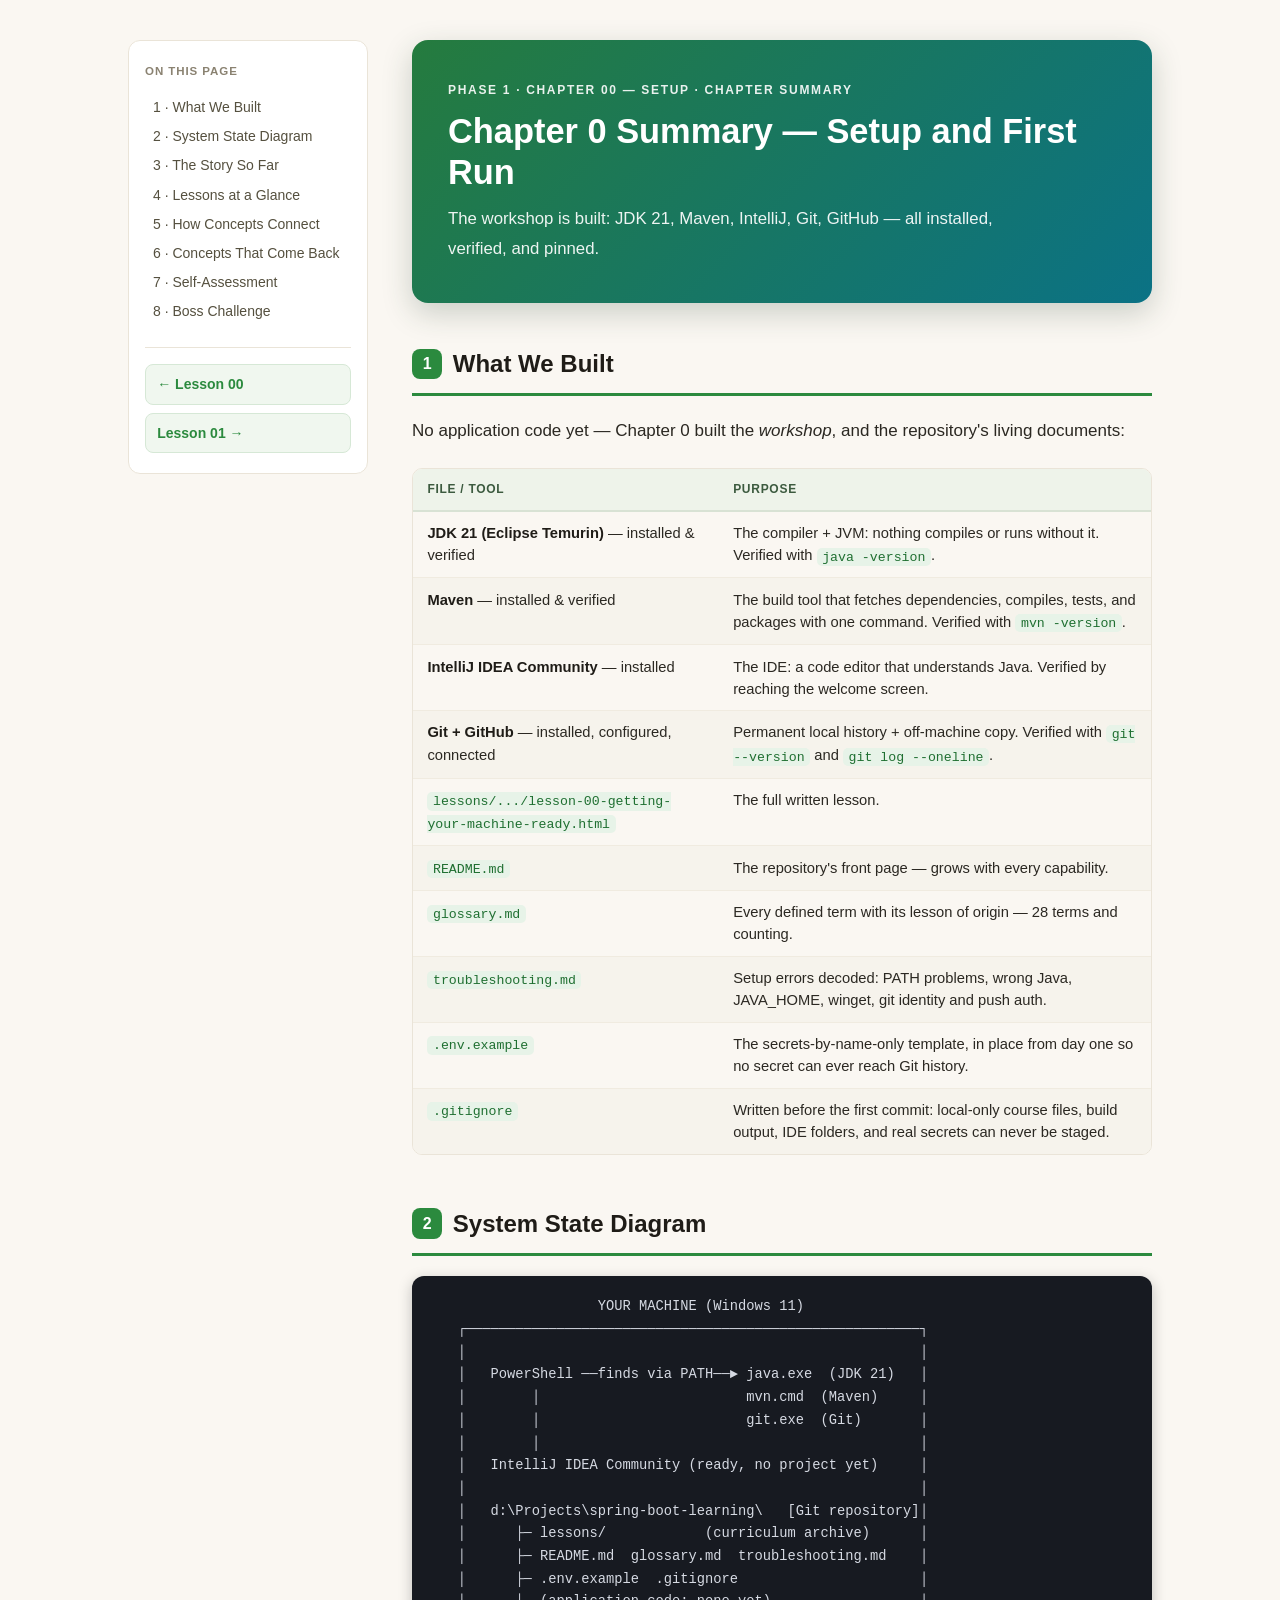
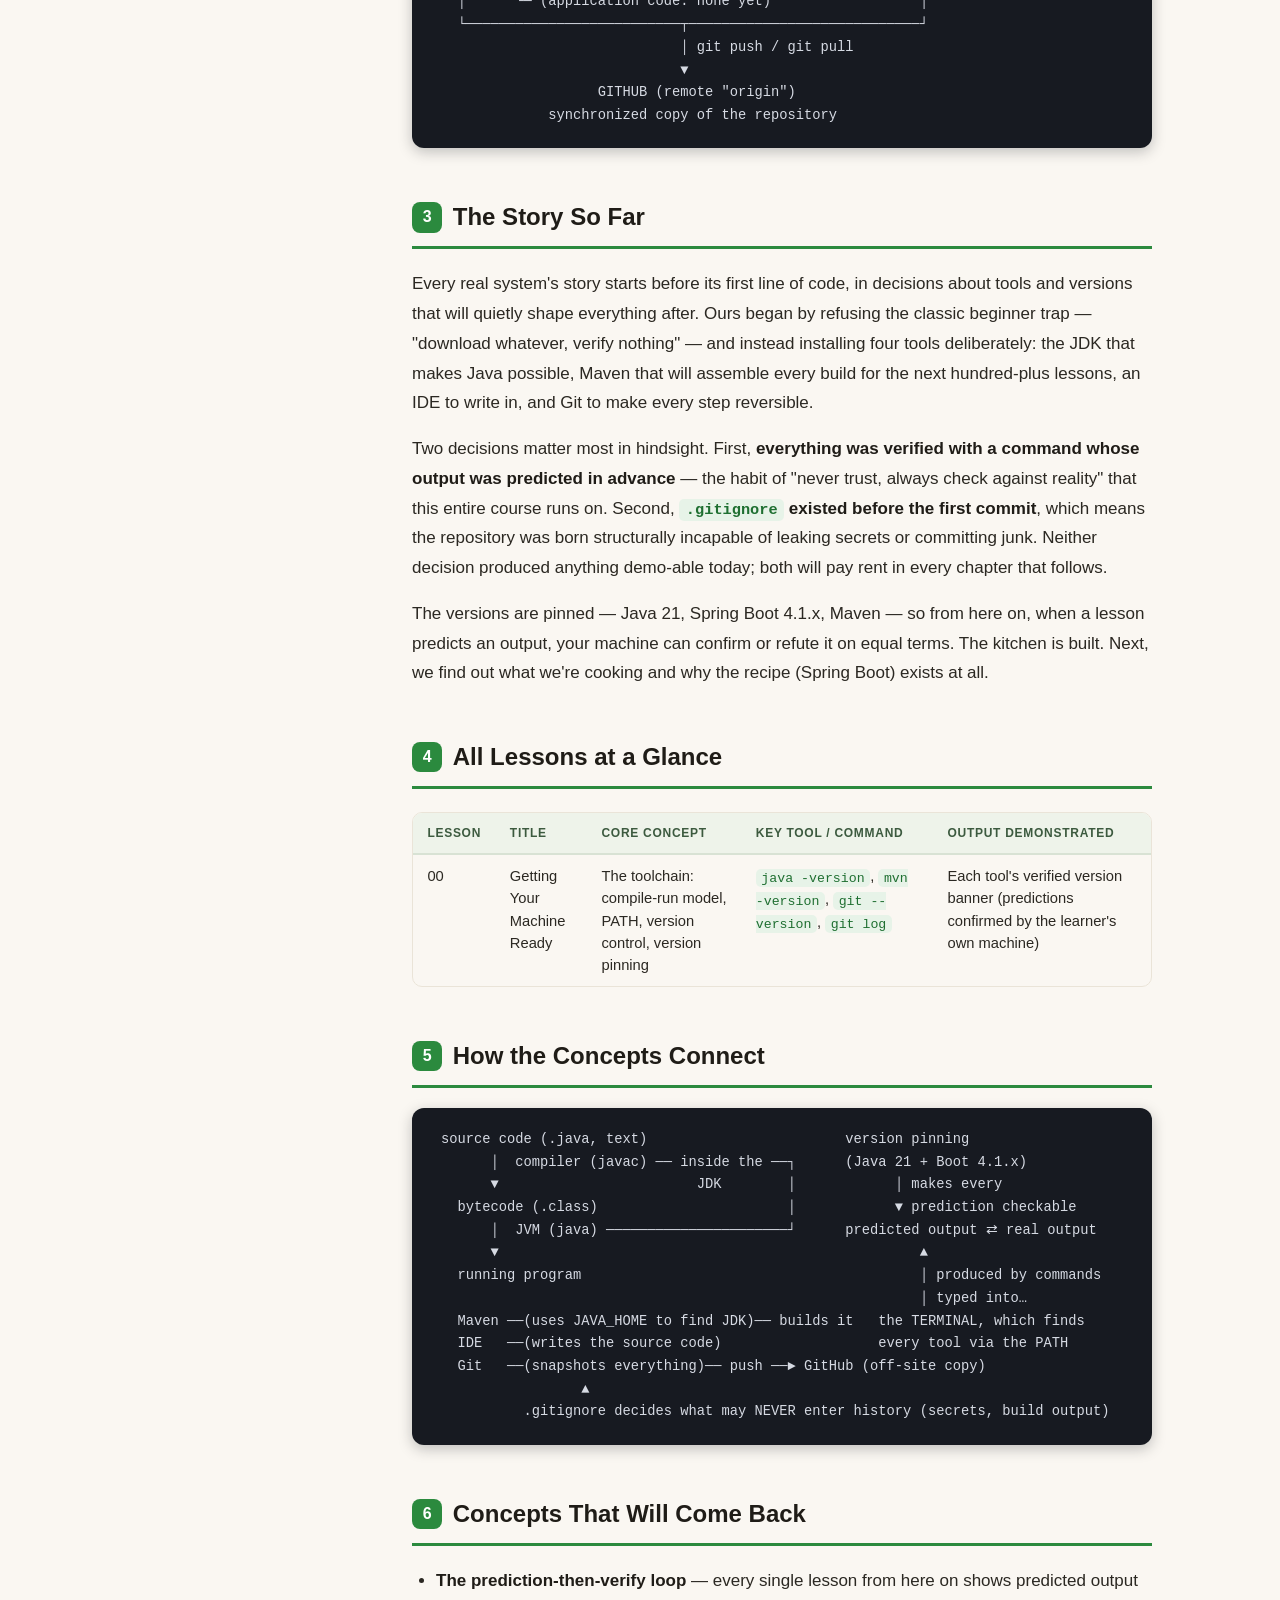
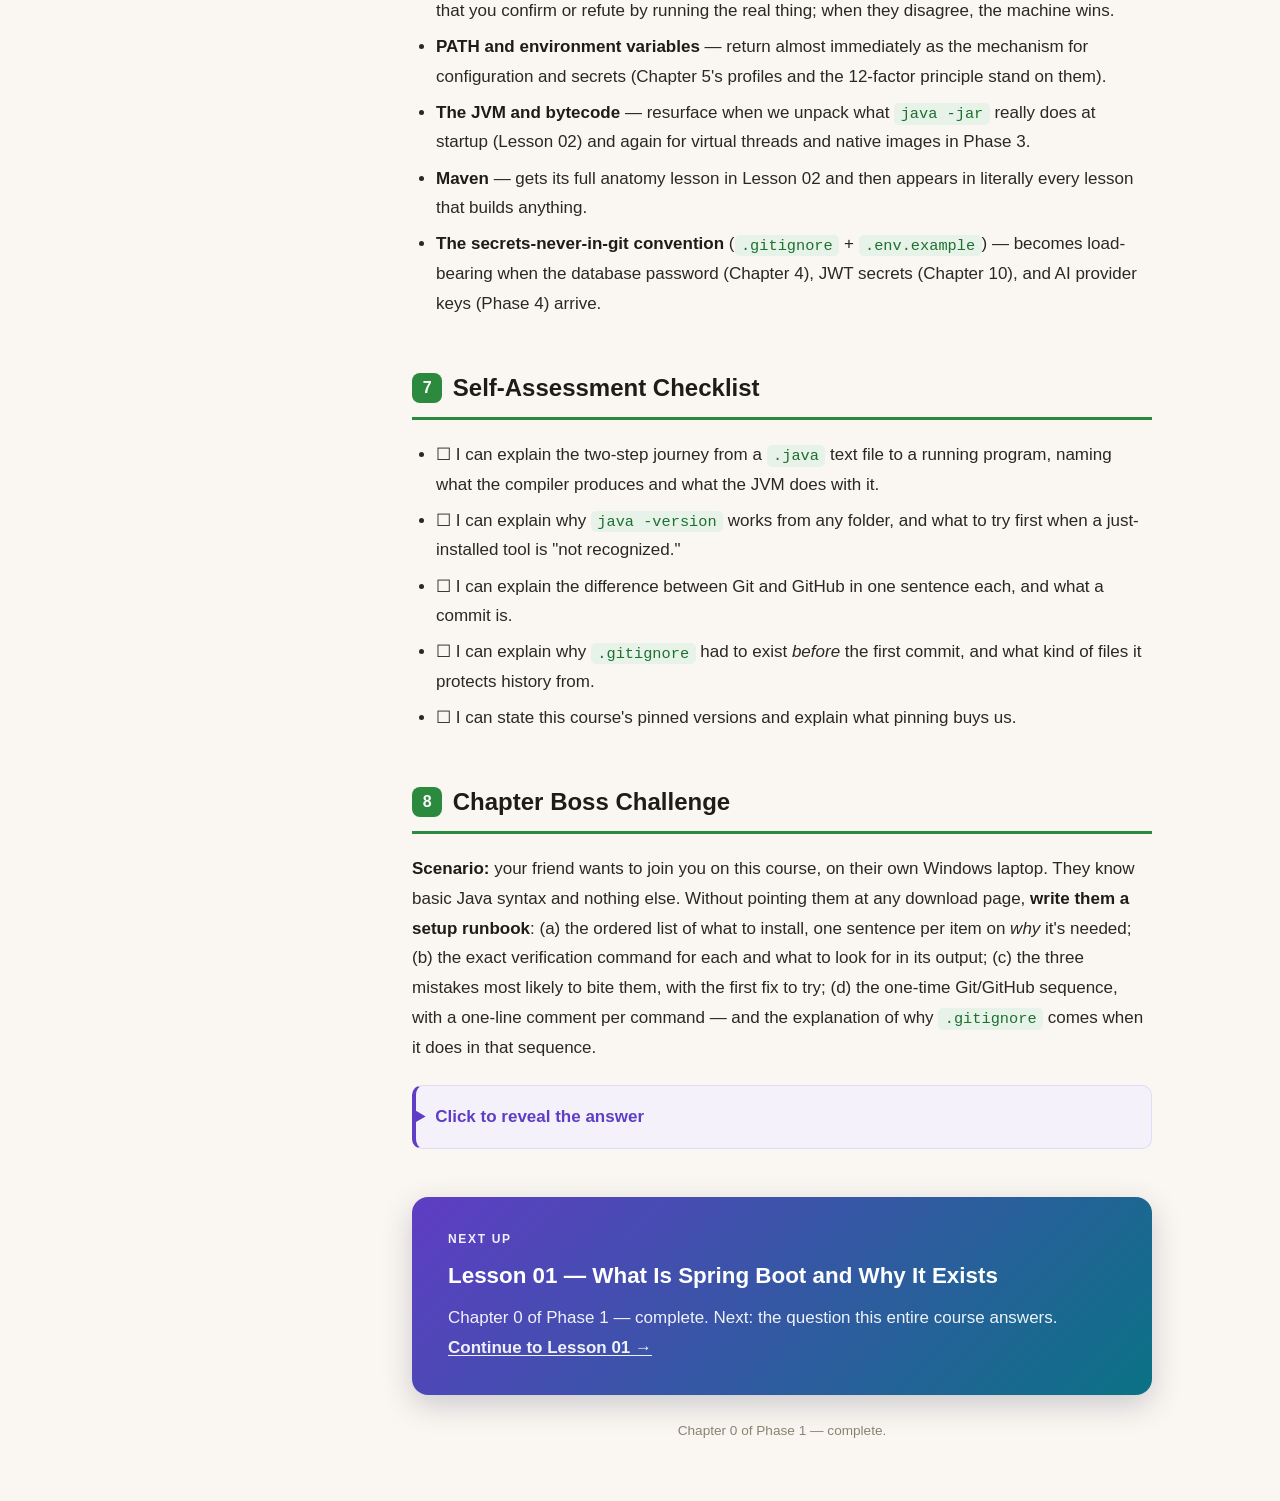
==== lessons/phase-1-spring-boot-foundations/chapter-00-setup/chapter-00-summary.html @ 7f76a90d "lesson 04 + convert all lessons to standalone HTML pages with shared stylesheet" ====
<!DOCTYPE html>
<html lang="en">
<head>
  <meta charset="utf-8">
  <meta name="viewport" content="width=device-width, initial-scale=1">
  <title>Chapter 0 Summary — Setup and First Run</title>
  <link rel="stylesheet" href="../../assets/lesson.css">
</head>
<body>
<div class="page">

  <aside class="toc">
    <p class="toc-title">On this page</p>
    <nav>
      <a href="#built">1 · What We Built</a>
      <a href="#diagram">2 · System State Diagram</a>
      <a href="#story">3 · The Story So Far</a>
      <a href="#glance">4 · Lessons at a Glance</a>
      <a href="#connect">5 · How Concepts Connect</a>
      <a href="#comeback">6 · Concepts That Come Back</a>
      <a href="#checklist">7 · Self-Assessment</a>
      <a href="#boss">8 · Boss Challenge</a>
    </nav>
    <div class="prevnext">
      <a class="prev" href="lesson-00-getting-your-machine-ready.html">← Lesson 00</a>
      <a class="next" href="../chapter-01-getting-started/lesson-01-what-is-spring-boot-and-why-it-exists.html">Lesson 01 →</a>
    </div>
  </aside>

  <main>

    <header class="lesson">
      <p class="kicker">Phase 1 · Chapter 00 — Setup · Chapter Summary</p>
      <h1>Chapter 0 Summary — Setup and First Run</h1>
      <p class="subtitle">The workshop is built: JDK 21, Maven, IntelliJ, Git, GitHub — all installed, verified, and pinned.</p>
    </header>

    <section id="built">
      <h2><span class="secno">1</span>What We Built</h2>
      <p>No application code yet — Chapter 0 built the <em>workshop</em>, and the repository's living documents:</p>
      <div class="tablewrap">
        <table>
          <thead>
            <tr><th>File / tool</th><th>Purpose</th></tr>
          </thead>
          <tbody>
            <tr><td><strong>JDK 21 (Eclipse Temurin)</strong> — installed &amp; verified</td><td>The compiler + JVM: nothing compiles or runs without it. Verified with <code>java -version</code>.</td></tr>
            <tr><td><strong>Maven</strong> — installed &amp; verified</td><td>The build tool that fetches dependencies, compiles, tests, and packages with one command. Verified with <code>mvn -version</code>.</td></tr>
            <tr><td><strong>IntelliJ IDEA Community</strong> — installed</td><td>The IDE: a code editor that understands Java. Verified by reaching the welcome screen.</td></tr>
            <tr><td><strong>Git + GitHub</strong> — installed, configured, connected</td><td>Permanent local history + off-machine copy. Verified with <code>git --version</code> and <code>git log --oneline</code>.</td></tr>
            <tr><td><code>lessons/.../lesson-00-getting-your-machine-ready.html</code></td><td>The full written lesson.</td></tr>
            <tr><td><code>README.md</code></td><td>The repository's front page — grows with every capability.</td></tr>
            <tr><td><code>glossary.md</code></td><td>Every defined term with its lesson of origin — 28 terms and counting.</td></tr>
            <tr><td><code>troubleshooting.md</code></td><td>Setup errors decoded: PATH problems, wrong Java, JAVA_HOME, winget, git identity and push auth.</td></tr>
            <tr><td><code>.env.example</code></td><td>The secrets-by-name-only template, in place from day one so no secret can ever reach Git history.</td></tr>
            <tr><td><code>.gitignore</code></td><td>Written before the first commit: local-only course files, build output, IDE folders, and real secrets can never be staged.</td></tr>
          </tbody>
        </table>
      </div>
    </section>

    <section id="diagram">
      <h2><span class="secno">2</span>System State Diagram</h2>
      <pre class="diagram"><code>                    YOUR MACHINE (Windows 11)
   ┌───────────────────────────────────────────────────────┐
   │                                                       │
   │   PowerShell ──finds via PATH──► java.exe  (JDK 21)   │
   │        │                         mvn.cmd  (Maven)     │
   │        │                         git.exe  (Git)       │
   │        │                                              │
   │   IntelliJ IDEA Community (ready, no project yet)     │
   │                                                       │
   │   d:\Projects\spring-boot-learning\   [Git repository]│
   │      ├─ lessons/            (curriculum archive)      │
   │      ├─ README.md  glossary.md  troubleshooting.md    │
   │      ├─ .env.example  .gitignore                      │
   │      └─ (application code: none yet)                  │
   └──────────────────────────┬────────────────────────────┘
                              │ git push / git pull
                              ▼
                    GITHUB (remote "origin")
              synchronized copy of the repository</code></pre>
    </section>

    <section id="story">
      <h2><span class="secno">3</span>The Story So Far</h2>
      <p>Every real system's story starts before its first line of code, in decisions about tools and versions that will quietly shape everything after. Ours began by refusing the classic beginner trap — "download whatever, verify nothing" — and instead installing four tools deliberately: the JDK that makes Java possible, Maven that will assemble every build for the next hundred-plus lessons, an IDE to write in, and Git to make every step reversible.</p>
      <p>Two decisions matter most in hindsight. First, <strong>everything was verified with a command whose output was predicted in advance</strong> — the habit of "never trust, always check against reality" that this entire course runs on. Second, <strong><code>.gitignore</code> existed before the first commit</strong>, which means the repository was born structurally incapable of leaking secrets or committing junk. Neither decision produced anything demo-able today; both will pay rent in every chapter that follows.</p>
      <p>The versions are pinned — Java 21, Spring Boot 4.1.x, Maven — so from here on, when a lesson predicts an output, your machine can confirm or refute it on equal terms. The kitchen is built. Next, we find out what we're cooking and why the recipe (Spring Boot) exists at all.</p>
    </section>

    <section id="glance">
      <h2><span class="secno">4</span>All Lessons at a Glance</h2>
      <div class="tablewrap">
        <table>
          <thead>
            <tr><th>Lesson</th><th>Title</th><th>Core concept</th><th>Key tool / command</th><th>Output demonstrated</th></tr>
          </thead>
          <tbody>
            <tr>
              <td>00</td>
              <td>Getting Your Machine Ready</td>
              <td>The toolchain: compile-run model, PATH, version control, version pinning</td>
              <td><code>java -version</code>, <code>mvn -version</code>, <code>git --version</code>, <code>git log</code></td>
              <td>Each tool's verified version banner (predictions confirmed by the learner's own machine)</td>
            </tr>
          </tbody>
        </table>
      </div>
    </section>

    <section id="connect">
      <h2><span class="secno">5</span>How the Concepts Connect</h2>
      <pre class="diagram"><code> source code (.java, text)                        version pinning
       │  compiler (javac) ── inside the ──┐      (Java 21 + Boot 4.1.x)
       ▼                        JDK        │            │ makes every
   bytecode (.class)                       │            ▼ prediction checkable
       │  JVM (java) ──────────────────────┘      predicted output ⇄ real output
       ▼                                                   ▲
   running program                                         │ produced by commands
                                                           │ typed into…
   Maven ──(uses JAVA_HOME to find JDK)── builds it   the TERMINAL, which finds
   IDE   ──(writes the source code)                   every tool via the PATH
   Git   ──(snapshots everything)── push ──► GitHub (off-site copy)
                  ▲
           .gitignore decides what may NEVER enter history (secrets, build output)</code></pre>
    </section>

    <section id="comeback">
      <h2><span class="secno">6</span>Concepts That Will Come Back</h2>
      <ul>
        <li><strong>The prediction-then-verify loop</strong> — every single lesson from here on shows predicted output that you confirm or refute by running the real thing; when they disagree, the machine wins.</li>
        <li><strong>PATH and environment variables</strong> — return almost immediately as the mechanism for configuration and secrets (Chapter 5's profiles and the 12-factor principle stand on them).</li>
        <li><strong>The JVM and bytecode</strong> — resurface when we unpack what <code>java -jar</code> really does at startup (Lesson 02) and again for virtual threads and native images in Phase 3.</li>
        <li><strong>Maven</strong> — gets its full anatomy lesson in Lesson 02 and then appears in literally every lesson that builds anything.</li>
        <li><strong>The secrets-never-in-git convention</strong> (<code>.gitignore</code> + <code>.env.example</code>) — becomes load-bearing when the database password (Chapter 4), JWT secrets (Chapter 10), and AI provider keys (Phase 4) arrive.</li>
      </ul>
    </section>

    <section id="checklist">
      <h2><span class="secno">7</span>Self-Assessment Checklist</h2>
      <ul>
        <li>☐ I can explain the two-step journey from a <code>.java</code> text file to a running program, naming what the compiler produces and what the JVM does with it.</li>
        <li>☐ I can explain why <code>java -version</code> works from any folder, and what to try first when a just-installed tool is "not recognized."</li>
        <li>☐ I can explain the difference between Git and GitHub in one sentence each, and what a commit is.</li>
        <li>☐ I can explain why <code>.gitignore</code> had to exist <em>before</em> the first commit, and what kind of files it protects history from.</li>
        <li>☐ I can state this course's pinned versions and explain what pinning buys us.</li>
      </ul>
    </section>

    <section id="boss">
      <h2><span class="secno">8</span>Chapter Boss Challenge</h2>
      <p><strong>Scenario:</strong> your friend wants to join you on this course, on their own Windows laptop. They know basic Java syntax and nothing else. Without pointing them at any download page, <strong>write them a setup runbook</strong>: (a) the ordered list of what to install, one sentence per item on <em>why</em> it's needed; (b) the exact verification command for each and what to look for in its output; (c) the three mistakes most likely to bite them, with the first fix to try; (d) the one-time Git/GitHub sequence, with a one-line comment per command — and the explanation of why <code>.gitignore</code> comes when it does in that sequence.</p>
      <details>
        <summary>Click to reveal the answer</summary>
        <p><strong>(a) Install, in order:</strong></p>
        <ol>
          <li><strong>JDK 21 (Eclipse Temurin)</strong> — the compiler and JVM; without it Java neither compiles nor runs.</li>
          <li><strong>Maven</strong> — the build tool that fetches dependencies and assembles the app with one command.</li>
          <li><strong>IntelliJ IDEA Community Edition</strong> — the free IDE; flags errors while typing instead of at build time.</li>
          <li><strong>Git</strong> — permanent, versioned history of the project folder; makes every experiment reversible.</li>
          <li><strong>A GitHub account + one empty repository</strong> — the off-machine copy of that history.</li>
        </ol>
        <p><strong>(b) Verify — new terminal window after each install:</strong></p>
        <ul>
          <li><code>java -version</code> → the version line must say <strong>21</strong>.</li>
          <li><code>mvn -version</code> → Maven <strong>3.9.x or newer</strong>, and its <code>Java version:</code> line must also say <strong>21</strong> (this checks Maven found the <em>right</em> Java).</li>
          <li>IntelliJ → launching to the welcome screen is the verification.</li>
          <li><code>git --version</code> → any modern version prints.</li>
          <li>After the sequence in (d): <code>git log --oneline</code> → exactly one commit line.</li>
        </ul>
        <p><strong>(c) Three likely mistakes:</strong></p>
        <ol>
          <li><em>Verifying in a terminal opened before the install</em> → "not recognized." First fix: close and reopen the terminal.</li>
          <li><em>An older Java already on the machine wins the PATH race</em> → wrong version prints. First fix: <code>where.exe java</code> to see the order, then remove or reorder.</li>
          <li><em>Downloading IntelliJ Ultimate (the paid trial shown first)</em> instead of Community. First fix: scroll down; get Community.</li>
        </ol>
        <p><strong>(d) One-time sequence, from the new course folder:</strong></p>
        <pre><code>git init                                          <span class="c"># start the repository (Git begins watching this folder)</span>
<span class="c"># create .gitignore NOW - before anything is staged</span>
git add .                                         <span class="c"># stage all files EXCEPT what .gitignore excludes</span>
git commit -m "chore: initial course setup"       <span class="c"># first permanent snapshot</span>
git branch -M main                                <span class="c"># name the history line "main"</span>
git remote add origin https://github.com/&lt;user&gt;/&lt;repo&gt;.git   <span class="c"># point at the empty GitHub repo</span>
git push -u origin main                           <span class="c"># upload history; browser sign-in appears once</span></code></pre>
        <p><strong>Why <code>.gitignore</code> sits between <code>init</code> and the first <code>add</code>:</strong> <code>git add .</code> stages everything not excluded, and history is permanent — a secret or junk file staged into commit #1 stays retrievable forever, even after deletion. The ignore rules must therefore exist <em>before</em> the first staging, so forbidden files never get their one chance to enter.</p>
        <p><em>(Also correct to add: <code>git config --global user.name/user.email</code> before the first commit — Git refuses to commit anonymously.)</em></p>
      </details>
    </section>

    <footer class="next">
      <p class="kicker">Next up</p>
      <h2>Lesson 01 — What Is Spring Boot and Why It Exists</h2>
      <p>Chapter 0 of Phase 1 — complete. Next: the question this entire course answers.</p>
      <p><a href="../chapter-01-getting-started/lesson-01-what-is-spring-boot-and-why-it-exists.html">Continue to Lesson 01 →</a></p>
    </footer>

    <p class="lesson-footer">Chapter 0 of Phase 1 — complete.</p>

  </main>

</div>
</body>
</html>
---- lessons/assets/lesson.css ----
/* ==========================================================================
   lesson.css — the ONE shared stylesheet for every lesson page in this course.
   Design rules (from CLAUDE.md):
     - LITERAL color values ONLY. No CSS custom properties (var(--x)) anywhere,
       because some preview renderers silently drop them.
     - A solid-color fallback line sits immediately before every gradient.
     - Palette (three roles + one demo hue):
         primary   Spring green  #2b8a3e   (headings, links, accents)
         secondary teal          #0b7285   (subsections, secondary accents)
         tertiary  violet        #5f3dc4   (collapsibles, gradient end)
         demo      orange        #e8590c   (demo callouts only — marks
                                            "for learning only" material)
     - Warm paper background, dark ink, ~47rem content column.
   ========================================================================== */

/* ---------- Reset & base ---------- */

* {
  margin: 0;
  padding: 0;
  box-sizing: border-box;
}

html {
  -webkit-text-size-adjust: 100%;
}

body {
  background: #faf7f2;
  color: #2b2822;
  font-family: "Segoe UI", -apple-system, BlinkMacSystemFont, Roboto,
    "Helvetica Neue", Arial, sans-serif;
  font-size: 1.0625rem;
  line-height: 1.75;
}

img {
  max-width: 100%;
  height: auto;
}

a {
  color: #2b8a3e;
  text-decoration-thickness: 1px;
  text-underline-offset: 2px;
}

a:hover {
  color: #1f6f31;
}

strong {
  color: #1f1c17;
}

hr {
  border: none;
  border-top: 1px solid #e5dfd3;
  margin: 2.5rem 0;
}

/* ---------- Page grid: sticky TOC left, content right ---------- */

.page {
  display: grid;
  grid-template-columns: 15rem minmax(0, 47rem);
  gap: 2.75rem;
  max-width: 67rem;
  margin: 0 auto;
  padding: 2.5rem 1.5rem 4rem;
}

/* ---------- Table of contents sidebar ---------- */

.toc {
  position: sticky;
  top: 1.5rem;
  align-self: start;
  max-height: calc(100vh - 3rem);
  overflow-y: auto;
  background: #ffffff;
  border: 1px solid #eae4d8;
  border-radius: 12px;
  padding: 1.25rem 1rem;
  font-size: 0.875rem;
  animation: riseFade 0.6s ease 0.15s both;
}

.toc-title {
  text-transform: uppercase;
  letter-spacing: 0.08em;
  font-size: 0.72rem;
  font-weight: 700;
  color: #8a8271;
  margin-bottom: 0.75rem;
}

.toc nav a {
  display: block;
  color: #55503f;
  text-decoration: none;
  padding: 0.3rem 0.5rem;
  border-radius: 6px;
  line-height: 1.4;
  transition: transform 0.18s ease, color 0.18s ease,
    background-color 0.18s ease;
}

.toc nav a:hover {
  color: #2b8a3e;
  background: #f2efe7;
  transform: translateX(4px);
}

.prevnext {
  margin-top: 1.25rem;
  padding-top: 1rem;
  border-top: 1px solid #eae4d8;
  display: flex;
  flex-direction: column;
  gap: 0.5rem;
}

.prevnext a {
  display: block;
  text-decoration: none;
  font-weight: 600;
  color: #2b8a3e;
  background: #f0f7ef;
  border: 1px solid #d6e8d6;
  border-radius: 8px;
  padding: 0.45rem 0.7rem;
  transition: transform 0.18s ease, box-shadow 0.18s ease;
}

.prevnext a:hover {
  transform: translateX(4px);
  box-shadow: 0 2px 8px rgba(43, 138, 62, 0.18);
}

.prevnext a.disabled {
  color: #a29a89;
  background: #f5f2ea;
  border-color: #e8e2d5;
  pointer-events: none;
}

/* ---------- Lesson header banner ---------- */

.lesson {
  color: #ffffff;
  border-radius: 16px;
  padding: 2.5rem 2.25rem;
  margin-bottom: 2.5rem;
  background: #257b3e; /* solid fallback — must stay directly before gradient */
  background: linear-gradient(135deg, #257b3e 0%, #0b7285 50%, #5f3dc4 100%);
  background-size: 200% 200%;
  animation: riseFade 0.6s ease 0.05s both,
    gradientDrift 18s ease-in-out infinite alternate;
  box-shadow: 0 10px 30px rgba(37, 62, 47, 0.22);
}

.kicker {
  text-transform: uppercase;
  letter-spacing: 0.14em;
  font-size: 0.75rem;
  font-weight: 700;
  opacity: 0.9;
  margin-bottom: 0.6rem;
}

.lesson h1 {
  font-size: 2.15rem;
  line-height: 1.2;
  font-weight: 800;
  margin-bottom: 0.7rem;
  color: #ffffff;
}

.lesson .subtitle {
  font-size: 1.05rem;
  opacity: 0.92;
  max-width: 38rem;
}

.lesson .meta {
  margin-top: 1.1rem;
  font-size: 0.85rem;
  opacity: 0.85;
}

/* ---------- Main content & sections ---------- */

main {
  animation: riseFade 0.6s ease 0.25s both;
  min-width: 0;
}

section {
  margin-bottom: 3rem;
}

section h2 {
  font-size: 1.5rem;
  font-weight: 800;
  color: #1f1c17;
  border-bottom: 3px solid #2b8a3e;
  padding-bottom: 0.5rem;
  margin-bottom: 1.25rem;
  display: flex;
  align-items: center;
  gap: 0.65rem;
}

.secno {
  display: inline-flex;
  align-items: center;
  justify-content: center;
  min-width: 1.9rem;
  height: 1.9rem;
  padding: 0 0.4rem;
  border-radius: 8px;
  background: #2b8a3e;
  color: #ffffff;
  font-size: 1rem;
  font-weight: 700;
  flex-shrink: 0;
}

section h3 {
  font-size: 1.18rem;
  font-weight: 700;
  color: #0b7285;
  margin: 1.75rem 0 0.75rem;
}

section h4 {
  font-size: 1.02rem;
  font-weight: 700;
  color: #2b2822;
  margin: 1.4rem 0 0.5rem;
}

section p,
section ul,
section ol {
  margin-bottom: 1rem;
}

section ul,
section ol {
  padding-left: 1.5rem;
}

section li {
  margin-bottom: 0.4rem;
}

blockquote {
  border-left: 4px solid #cfc7b6;
  padding: 0.25rem 0 0.25rem 1.1rem;
  margin: 1.25rem 0;
  color: #5d5747;
  font-style: italic;
}

/* ---------- Inline code ---------- */

code {
  font-family: "Cascadia Code", Consolas, "SF Mono", Menlo, monospace;
  font-size: 0.9em;
  background: #e7f3e8;
  color: #1f6f31;
  padding: 0.12em 0.42em;
  border-radius: 5px;
}

/* ---------- Code blocks: terminal-dark with traffic-light dots ---------- */

pre {
  position: relative;
  background: #171a21;
  color: #d6dae3;
  border-radius: 12px;
  padding: 2.7rem 1.3rem 1.3rem;
  margin: 1.25rem 0 1.5rem;
  overflow-x: auto;
  font-size: 0.86rem;
  line-height: 1.65;
  box-shadow: 0 4px 14px rgba(23, 26, 33, 0.25);
  transition: transform 0.18s ease, box-shadow 0.18s ease;
}

pre:hover {
  transform: translateY(-2px);
  box-shadow: 0 8px 22px rgba(23, 26, 33, 0.38);
}

/* one real dot + two more drawn purely with box-shadow = macOS traffic lights */
pre::before {
  content: "";
  position: absolute;
  top: 1rem;
  left: 1.2rem;
  width: 0.72rem;
  height: 0.72rem;
  border-radius: 50%;
  background: #ff5f57;
  box-shadow: 1.3rem 0 0 #febc2e, 2.6rem 0 0 #28c840;
}

pre code {
  background: none;
  color: inherit;
  padding: 0;
  border-radius: 0;
  font-size: inherit;
}

/* comments inside code samples */
pre .c {
  color: #8b93a1;
  font-style: italic;
}

/* key output lines — warm highlight */
pre .hi {
  background: #3a2c15;
  color: #ffc078;
  border-radius: 4px;
  padding: 0.05em 0.3em;
}

/* ASCII diagrams: same terminal look, but no traffic lights */
pre.diagram {
  padding: 1.3rem;
}

pre.diagram::before {
  content: none;
}

/* ---------- Callout cards ---------- */

.tryit,
.note,
.warn,
.demo {
  border-radius: 10px;
  padding: 1rem 1.2rem;
  margin: 1.4rem 0;
  transition: transform 0.18s ease, box-shadow 0.18s ease;
}

.tryit:hover,
.note:hover,
.warn:hover,
.demo:hover {
  transform: translateY(-2px);
  box-shadow: 0 6px 18px rgba(43, 40, 34, 0.12);
}

.tryit::before,
.note::before,
.warn::before,
.demo::before {
  display: block;
  text-transform: uppercase;
  letter-spacing: 0.1em;
  font-size: 0.72rem;
  font-weight: 800;
  margin-bottom: 0.4rem;
}

.tryit > :last-child,
.note > :last-child,
.warn > :last-child,
.demo > :last-child {
  margin-bottom: 0;
}

.tryit {
  background: #eef7ec;
  border-left: 4px solid #2b8a3e;
}

.tryit::before {
  content: "Try it now";
  color: #2b8a3e;
}

.note {
  background: #e9f2fb;
  border-left: 4px solid #1971c2;
}

.note::before {
  content: "Note";
  color: #1971c2;
}

.warn {
  background: #fbecec;
  border-left: 4px solid #c92a2a;
}

.warn::before {
  content: "Watch out";
  color: #c92a2a;
}

.demo {
  background: #fdf0e7;
  border-left: 4px solid #e8590c;
}

.demo::before {
  content: "Demo — for learning only";
  color: #e8590c;
}

/* ---------- Tables ---------- */

.tablewrap {
  overflow-x: auto;
  margin: 1.4rem 0;
  border: 1px solid #eae4d8;
  border-radius: 10px;
}

table {
  border-collapse: collapse;
  width: 100%;
  font-size: 0.92rem;
  line-height: 1.5;
}

thead th {
  background: #eef3ea;
  color: #3c5a3f;
  text-transform: uppercase;
  letter-spacing: 0.06em;
  font-size: 0.75rem;
  text-align: left;
  padding: 0.7rem 0.9rem;
  border-bottom: 2px solid #d8e2d4;
  white-space: nowrap;
}

tbody td {
  padding: 0.65rem 0.9rem;
  border-bottom: 1px solid #f0ebe0;
  vertical-align: top;
}

tbody tr:nth-child(even) {
  background: #f6f3ec;
}

tbody tr:hover {
  background: #eef5ee;
}

tbody tr:last-child td {
  border-bottom: none;
}

/* ---------- Collapsible answer cards (violet accent) ---------- */

details {
  background: #f4f1fb;
  border: 1px solid #e2dbf5;
  border-left: 4px solid #5f3dc4;
  border-radius: 10px;
  padding: 1rem 1.2rem;
  margin: 1.4rem 0;
}

details summary {
  cursor: pointer;
  font-weight: 700;
  color: #5f3dc4;
  list-style-position: outside;
}

details summary:hover {
  color: #4a2fa3;
}

details[open] > *:not(summary) {
  animation: fadeSlideIn 0.35s ease both;
}

details[open] summary {
  margin-bottom: 0.8rem;
}

/* ---------- "Next up" footer card ---------- */

footer.next {
  color: #ffffff;
  border-radius: 16px;
  padding: 2rem 2.25rem;
  margin-top: 3rem;
  background: #257b3e; /* solid fallback — must stay directly before gradient */
  background: linear-gradient(135deg, #5f3dc4 0%, #0b7285 50%, #257b3e 100%);
  background-size: 200% 200%;
  animation: gradientDrift 18s ease-in-out infinite alternate;
  box-shadow: 0 10px 30px rgba(47, 42, 76, 0.22);
}

footer.next h2 {
  font-size: 1.4rem;
  font-weight: 800;
  margin-bottom: 0.5rem;
  color: #ffffff;
}

footer.next p {
  opacity: 0.92;
}

footer.next a {
  color: #ffffff;
  font-weight: 700;
}

footer.next .kicker {
  margin-bottom: 0.4rem;
}

.lesson-footer {
  margin-top: 1.5rem;
  font-size: 0.85rem;
  color: #8a8271;
  text-align: center;
}

/* ---------- Animations ---------- */

@keyframes riseFade {
  from {
    opacity: 0;
    transform: translateY(14px);
  }
  to {
    opacity: 1;
    transform: translateY(0);
  }
}

@keyframes fadeSlideIn {
  from {
    opacity: 0;
    transform: translateY(6px);
  }
  to {
    opacity: 1;
    transform: translateY(0);
  }
}

@keyframes gradientDrift {
  from {
    background-position: 0% 0%;
  }
  to {
    background-position: 100% 100%;
  }
}

/* ---------- Narrow screens: TOC collapses above content ---------- */

@media (max-width: 62rem) {
  .page {
    grid-template-columns: minmax(0, 1fr);
    gap: 1.75rem;
    padding: 1.5rem 1rem 3rem;
  }

  .toc {
    position: static;
    max-height: none;
  }

  .prevnext {
    flex-direction: row;
  }

  .prevnext a {
    flex: 1;
  }

  .lesson {
    padding: 1.9rem 1.5rem;
  }

  .lesson h1 {
    font-size: 1.7rem;
  }

  footer.next {
    padding: 1.6rem 1.5rem;
  }
}

/* ---------- Dark mode (explicit literal overrides, no variables) ---------- */

@media (prefers-color-scheme: dark) {
  body {
    background: #1b1917;
    color: #e6e1d7;
  }

  a {
    color: #77c98a;
  }

  a:hover {
    color: #96dba6;
  }

  strong {
    color: #f4f0e8;
  }

  hr {
    border-top-color: #383430;
  }

  .toc {
    background: #23211e;
    border-color: #383430;
  }

  .toc-title {
    color: #9c9484;
  }

  .toc nav a {
    color: #beb7a8;
  }

  .toc nav a:hover {
    color: #77c98a;
    background: #2b2926;
  }

  .prevnext {
    border-top-color: #383430;
  }

  .prevnext a {
    color: #77c98a;
    background: #22291f;
    border-color: #3a4a38;
  }

  .prevnext a.disabled {
    color: #787161;
    background: #242220;
    border-color: #383430;
  }

  section h2 {
    color: #f4f0e8;
    border-bottom-color: #3f9e54;
  }

  .secno {
    background: #3f9e54;
    color: #10130f;
  }

  section h3 {
    color: #4fc3d9;
  }

  section h4 {
    color: #e6e1d7;
  }

  blockquote {
    border-left-color: #4a453d;
    color: #b1a996;
  }

  code {
    background: #22301f;
    color: #96dba6;
  }

  pre {
    box-shadow: 0 4px 14px rgba(0, 0, 0, 0.45);
  }

  pre:hover {
    box-shadow: 0 8px 22px rgba(0, 0, 0, 0.6);
  }

  pre code {
    background: none;
    color: inherit;
  }

  .tryit {
    background: #1e2a1f;
    border-left-color: #3f9e54;
  }

  .tryit::before {
    color: #77c98a;
  }

  .note {
    background: #1c2530;
    border-left-color: #3b8fd9;
  }

  .note::before {
    color: #74c0fc;
  }

  .warn {
    background: #2e1e1e;
    border-left-color: #d9534f;
  }

  .warn::before {
    color: #ff8787;
  }

  .demo {
    background: #2e2318;
    border-left-color: #f0761f;
  }

  .demo::before {
    color: #ffa94d;
  }

  .tryit:hover,
  .note:hover,
  .warn:hover,
  .demo:hover {
    box-shadow: 0 6px 18px rgba(0, 0, 0, 0.45);
  }

  .tablewrap {
    border-color: #383430;
  }

  thead th {
    background: #232a22;
    color: #a6c9a9;
    border-bottom-color: #35402f;
  }

  tbody td {
    border-bottom-color: #2c2926;
  }

  tbody tr:nth-child(even) {
    background: #211f1c;
  }

  tbody tr:hover {
    background: #22291f;
  }

  details {
    background: #241f31;
    border-color: #38304f;
    border-left-color: #8a6ff0;
  }

  details summary {
    color: #b197fc;
  }

  details summary:hover {
    color: #c8b3ff;
  }

  .lesson-footer {
    color: #9c9484;
  }
}

/* ---------- Reduced motion: kill every animation and transition ---------- */

@media (prefers-reduced-motion: reduce) {
  *,
  *::before,
  *::after {
    animation: none !important;
    transition: none !important;
  }
}
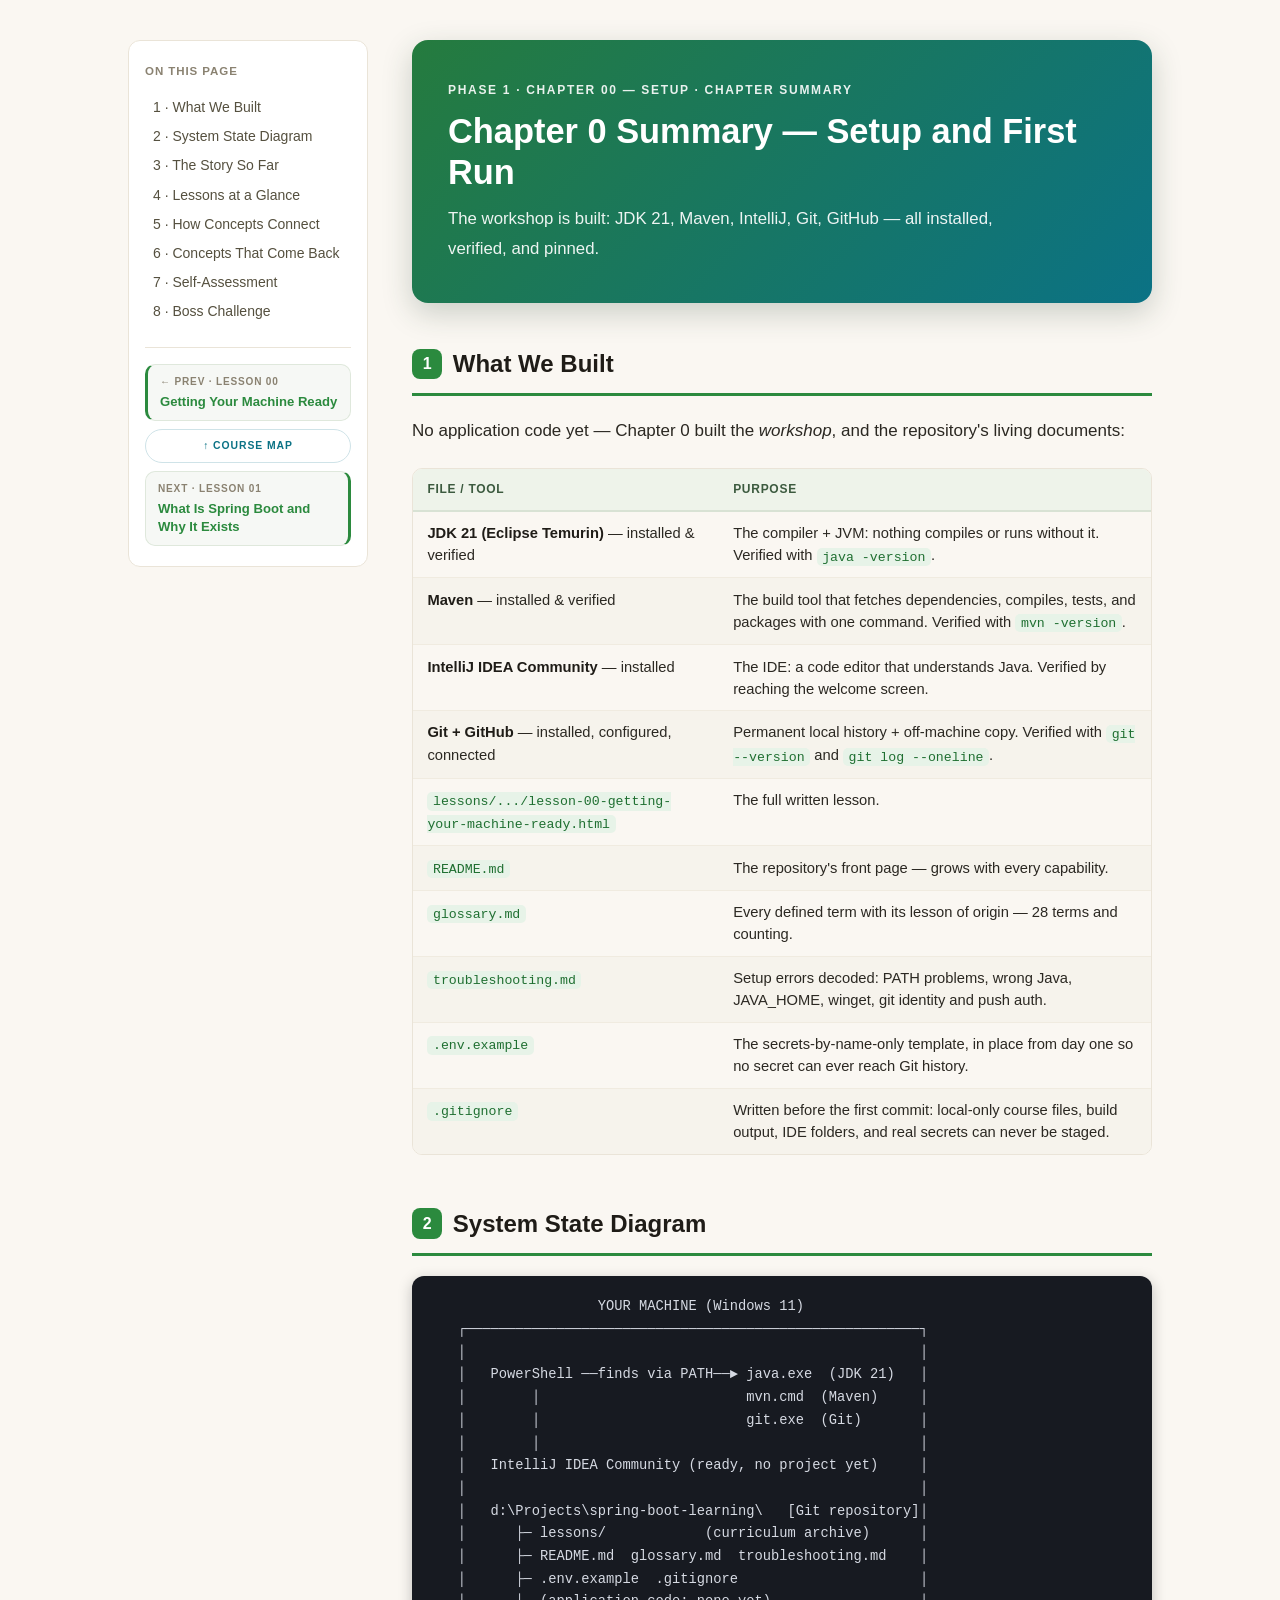
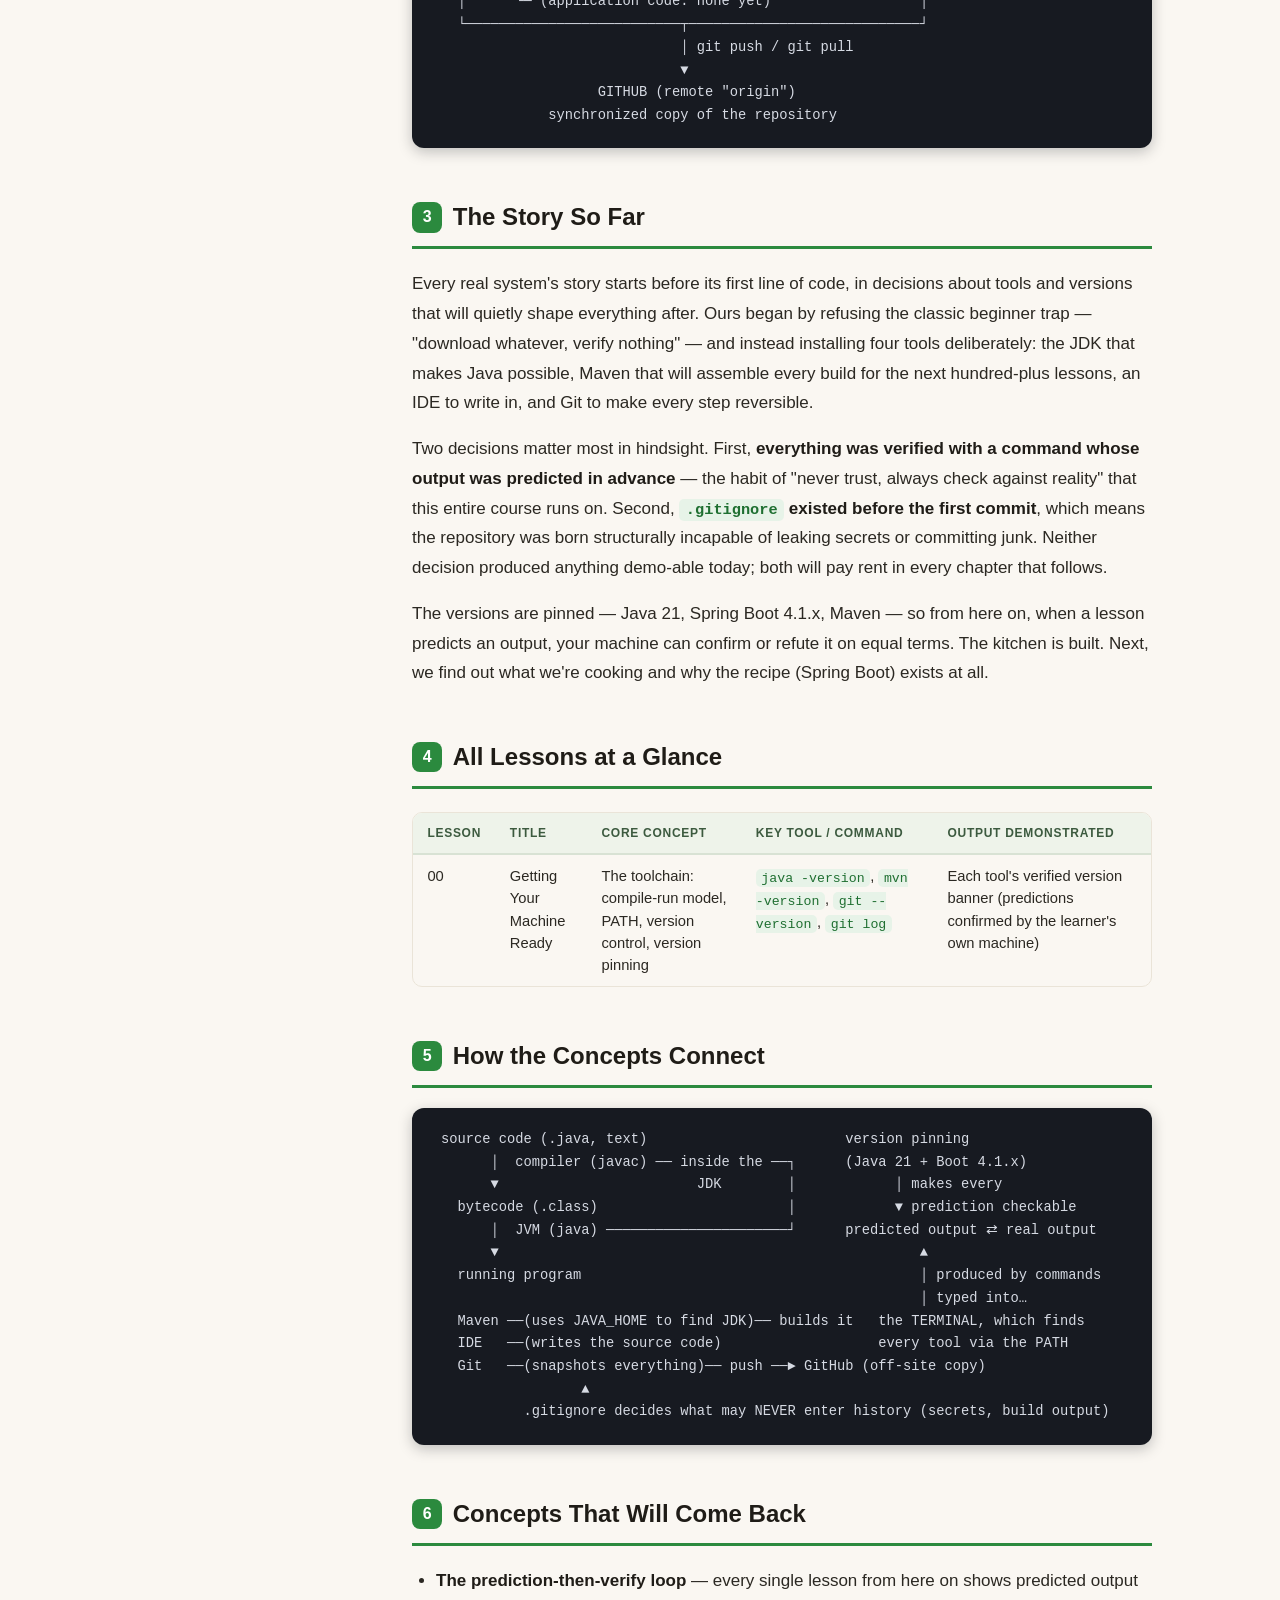
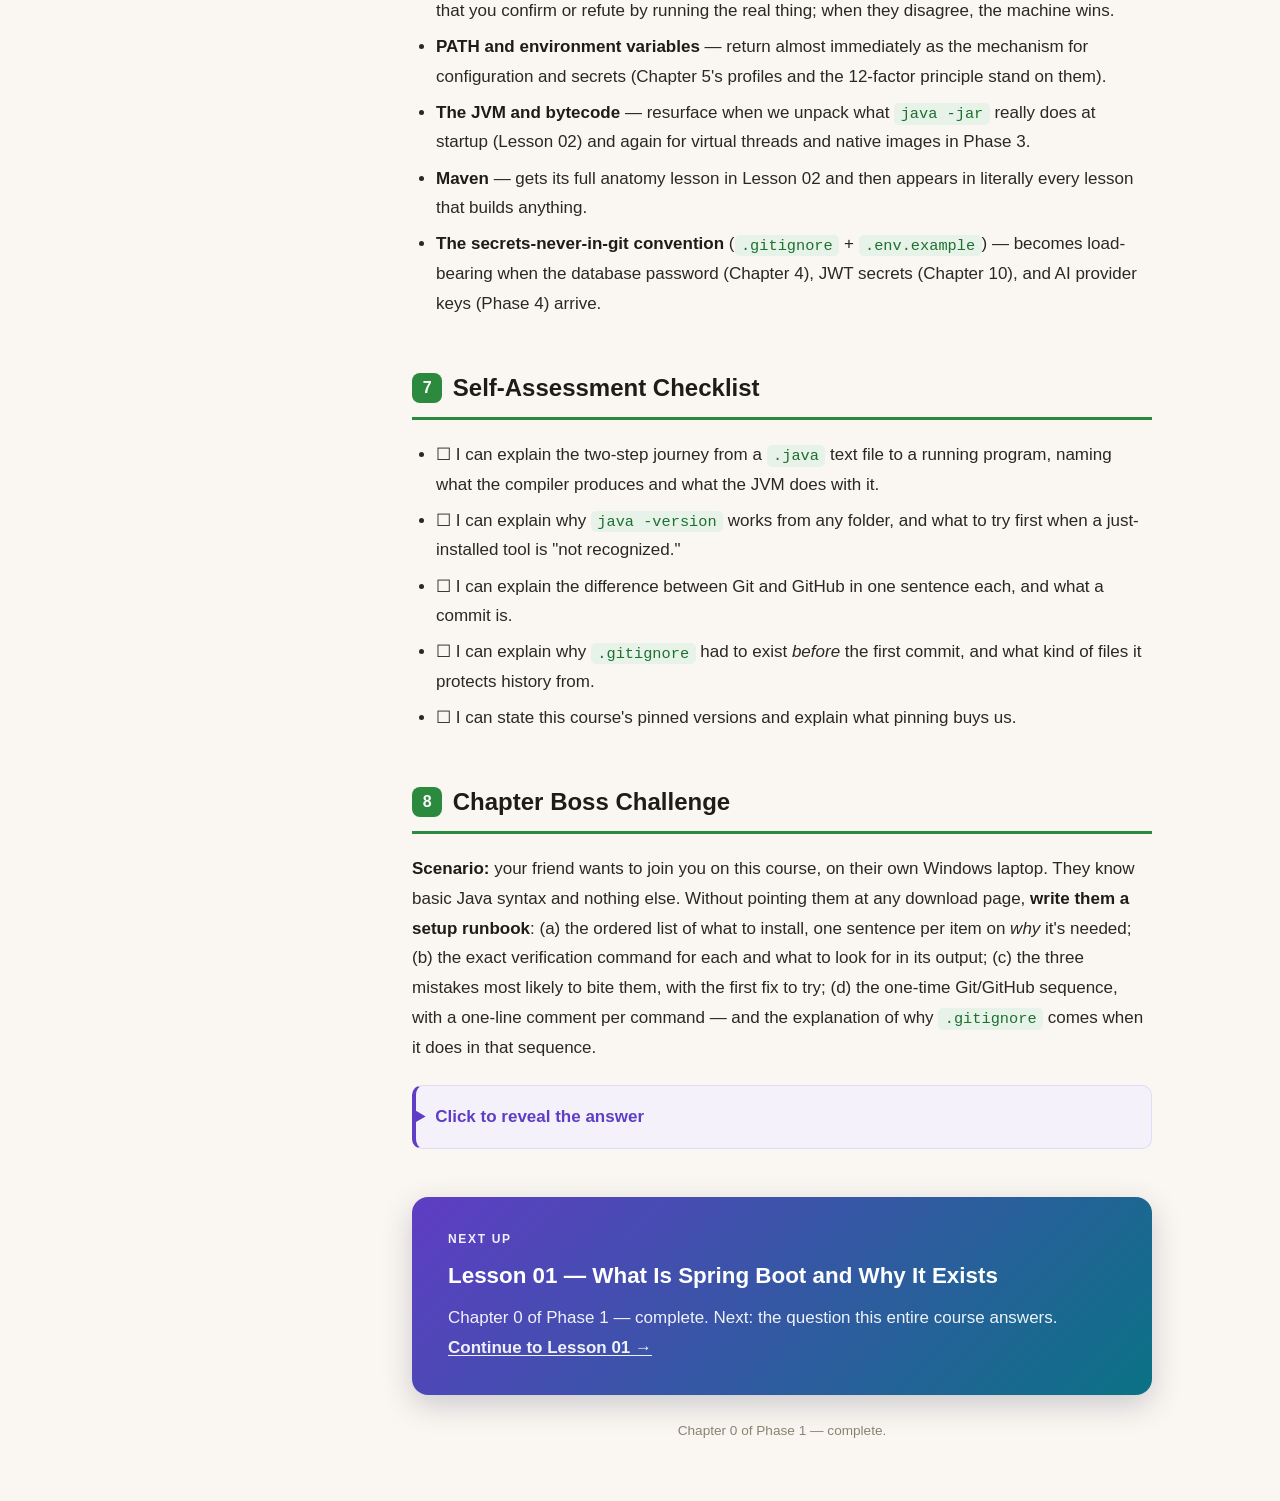
==== commit 7d9cc8d8: "refactor: redesign sidebar nav as card-pill-card with two-line lesson labels" ====
--- a/lessons/phase-1-spring-boot-foundations/chapter-00-setup/chapter-00-summary.html
+++ b/lessons/phase-1-spring-boot-foundations/chapter-00-setup/chapter-00-summary.html
@@ -22,8 +22,9 @@
       <a href="#boss">8 · Boss Challenge</a>
     </nav>
     <div class="prevnext">
-      <a class="prev" href="lesson-00-getting-your-machine-ready.html">← Lesson 00</a>
-      <a class="next" href="../chapter-01-getting-started/lesson-01-what-is-spring-boot-and-why-it-exists.html">Lesson 01 →</a>
+      <a class="prev" href="lesson-00-getting-your-machine-ready.html"><span class="nav-dir">← Prev · Lesson 00</span><span class="nav-title">Getting Your Machine Ready</span></a>
+      <a class="hublink" href="../../index.html">↑ Course map</a>
+      <a class="next" href="../chapter-01-getting-started/lesson-01-what-is-spring-boot-and-why-it-exists.html"><span class="nav-dir">Next · Lesson 01</span><span class="nav-title">What Is Spring Boot and Why It Exists</span></a>
     </div>
   </aside>
 
--- a/lessons/assets/lesson.css
+++ b/lessons/assets/lesson.css
@@ -121,28 +121,109 @@
   gap: 0.5rem;
 }
 
-.prevnext a {
+/* Sidebar navigation: previous · course map · next.
+   Deliberate rhythm — a CARD, a slim PILL, a CARD — so the three never read as
+   three identical blocks. Each lesson card carries a small uppercase direction
+   label above the lesson name, plus an accent edge on the side it points to.
+   The hub link is a lighter ghost pill: different shape, different hue, so it
+   reads as "up and out", not as another step in the sequence. */
+
+.prevnext a.prev,
+.prevnext a.next {
   display: block;
   text-decoration: none;
+  background: #f6f8f5;
+  border: 1px solid #dfe8dc;
+  border-radius: 10px;
+  padding: 0.55rem 0.75rem;
+  transition: transform 0.18s ease, box-shadow 0.18s ease,
+    background-color 0.18s ease;
+}
+
+.prevnext a.prev {
+  border-left: 3px solid #2b8a3e;
+}
+
+.prevnext a.next {
+  border-right: 3px solid #2b8a3e;
+}
+
+.prevnext a.prev:hover,
+.prevnext a.next:hover {
+  background: #eef7ec;
+  box-shadow: 0 3px 12px rgba(43, 138, 62, 0.15);
+}
+
+.prevnext a.prev:hover {
+  transform: translateX(-3px);
+}
+
+.prevnext a.next:hover {
+  transform: translateX(3px);
+}
+
+.nav-dir {
+  display: block;
+  text-transform: uppercase;
+  letter-spacing: 0.08em;
+  font-size: 0.63rem;
+  font-weight: 800;
+  color: #8a8271;
+  margin-bottom: 0.15rem;
+}
+
+.nav-title {
+  display: block;
+  font-size: 0.82rem;
   font-weight: 600;
+  line-height: 1.35;
   color: #2b8a3e;
-  background: #f0f7ef;
-  border: 1px solid #d6e8d6;
-  border-radius: 8px;
-  padding: 0.45rem 0.7rem;
-  transition: transform 0.18s ease, box-shadow 0.18s ease;
-}
-
-.prevnext a:hover {
-  transform: translateX(4px);
-  box-shadow: 0 2px 8px rgba(43, 138, 62, 0.18);
 }
 
 .prevnext a.disabled {
-  color: #a29a89;
+  pointer-events: none;
   background: #f5f2ea;
   border-color: #e8e2d5;
-  pointer-events: none;
+}
+
+.prevnext a.prev.disabled {
+  border-left-color: #d9d2c4;
+}
+
+.prevnext a.next.disabled {
+  border-right-color: #d9d2c4;
+}
+
+.prevnext a.disabled .nav-title {
+  color: #a29a89;
+}
+
+.prevnext a.disabled .nav-dir {
+  color: #b5ad9c;
+}
+
+/* the slim ghost pill in the middle */
+.prevnext a.hublink {
+  display: block;
+  text-align: center;
+  text-decoration: none;
+  text-transform: uppercase;
+  letter-spacing: 0.09em;
+  font-size: 0.65rem;
+  font-weight: 800;
+  color: #0b7285;
+  background: transparent;
+  border: 1px solid #cfe3e8;
+  border-radius: 999px;
+  padding: 0.42rem 0.6rem;
+  transition: background-color 0.18s ease, color 0.18s ease,
+    box-shadow 0.18s ease;
+}
+
+.prevnext a.hublink:hover {
+  background: #e7f3f5;
+  color: #095c6b;
+  box-shadow: 0 3px 10px rgba(11, 114, 133, 0.16);
 }
 
 /* ---------- Lesson header banner ---------- */
@@ -536,6 +617,351 @@
   text-align: center;
 }
 
+/* ---------- Figures: inline SVG diagrams ---------- */
+
+figure.fig {
+  margin: 1.6rem 0;
+}
+
+figure.fig svg {
+  width: 100%;
+  height: auto;
+  display: block;
+}
+
+figure.fig text {
+  font-family: "Segoe UI", -apple-system, BlinkMacSystemFont, Roboto,
+    "Helvetica Neue", Arial, sans-serif;
+}
+
+figure.fig figcaption {
+  font-size: 0.85rem;
+  color: #8a8271;
+  text-align: center;
+  margin-top: 0.7rem;
+}
+
+/* SVG element classes — literal colors only, dark overrides below */
+.fig-box {
+  fill: #ffffff;
+  stroke: #b9b2a2;
+  stroke-width: 1.5;
+}
+
+.fig-box-green {
+  fill: #eef7ec;
+  stroke: #2b8a3e;
+  stroke-width: 2;
+}
+
+.fig-box-teal {
+  fill: #e7f3f5;
+  stroke: #0b7285;
+  stroke-width: 2;
+}
+
+.fig-h {
+  font-size: 15px;
+  font-weight: 700;
+  fill: #2b2822;
+}
+
+.fig-h-green {
+  font-size: 15px;
+  font-weight: 700;
+  fill: #2b8a3e;
+}
+
+.fig-label-green {
+  font-size: 13.5px;
+  font-weight: 700;
+  fill: #2b8a3e;
+}
+
+.fig-label-teal {
+  font-size: 13.5px;
+  font-weight: 700;
+  fill: #0b7285;
+}
+
+.fig-small {
+  font-size: 11.5px;
+  fill: #6f6a60;
+}
+
+.fig-caption-accent {
+  font-size: 12.5px;
+  font-weight: 700;
+  fill: #2b8a3e;
+}
+
+.fig-vs-circle {
+  fill: #faf7f2;
+  stroke: #b9b2a2;
+  stroke-width: 1.5;
+}
+
+.fig-vs-text {
+  font-size: 12px;
+  font-weight: 800;
+  fill: #8a8271;
+}
+
+.fig-mono {
+  font-family: "Cascadia Code", Consolas, "SF Mono", Menlo, monospace;
+  font-size: 13px;
+  font-weight: 700;
+  fill: #2b2822;
+}
+
+.fig-mono-small {
+  font-family: "Cascadia Code", Consolas, "SF Mono", Menlo, monospace;
+  font-size: 11px;
+  fill: #6f6a60;
+}
+
+.fig-arrow {
+  stroke: #6f6a60;
+  stroke-width: 2;
+  fill: none;
+}
+
+.fig-arrowhead {
+  fill: #6f6a60;
+}
+
+.fig-arrow-green {
+  stroke: #2b8a3e;
+  stroke-width: 2;
+  fill: none;
+}
+
+.fig-arrowhead-green {
+  fill: #2b8a3e;
+}
+
+@media (prefers-color-scheme: dark) {
+  figure.fig figcaption {
+    color: #9c9484;
+  }
+
+  .fig-box {
+    fill: #23211e;
+    stroke: #4a453d;
+  }
+
+  .fig-box-green {
+    fill: #1e2a20;
+    stroke: #3f9e54;
+  }
+
+  .fig-box-teal {
+    fill: #1b2a2e;
+    stroke: #2b98ad;
+  }
+
+  .fig-h {
+    fill: #e6e1d7;
+  }
+
+  .fig-h-green {
+    fill: #77c98a;
+  }
+
+  .fig-label-green {
+    fill: #77c98a;
+  }
+
+  .fig-label-teal {
+    fill: #4fc3d9;
+  }
+
+  .fig-small {
+    fill: #9c9484;
+  }
+
+  .fig-caption-accent {
+    fill: #77c98a;
+  }
+
+  .fig-vs-circle {
+    fill: #1b1917;
+    stroke: #4a453d;
+  }
+
+  .fig-vs-text {
+    fill: #9c9484;
+  }
+
+  .fig-mono {
+    fill: #e6e1d7;
+  }
+
+  .fig-mono-small {
+    fill: #9c9484;
+  }
+
+  .fig-arrow {
+    stroke: #9c9484;
+  }
+
+  .fig-arrowhead {
+    fill: #9c9484;
+  }
+
+  .fig-arrow-green {
+    stroke: #77c98a;
+  }
+
+  .fig-arrowhead-green {
+    fill: #77c98a;
+  }
+}
+
+/* ---------- Interactive simulations ---------- */
+
+.sim {
+  background: #ffffff;
+  border: 1px solid #cfe3e8;
+  border-top: 4px solid #0b7285;
+  border-radius: 12px;
+  padding: 1.2rem 1.3rem 1.3rem;
+  margin: 1.6rem 0;
+  transition: transform 0.18s ease, box-shadow 0.18s ease;
+}
+
+.sim:hover {
+  transform: translateY(-2px);
+  box-shadow: 0 6px 18px rgba(11, 114, 133, 0.14);
+}
+
+.sim::before {
+  content: "Interactive simulation — click around";
+  display: block;
+  text-transform: uppercase;
+  letter-spacing: 0.1em;
+  font-size: 0.72rem;
+  font-weight: 800;
+  color: #0b7285;
+  margin-bottom: 0.5rem;
+}
+
+.sim-hint {
+  font-size: 0.88rem;
+  color: #6f6a60;
+  margin-bottom: 0.9rem;
+}
+
+.sim-controls {
+  display: flex;
+  flex-wrap: wrap;
+  gap: 0.5rem;
+  margin-bottom: 1rem;
+}
+
+.sim-btn {
+  font-family: inherit;
+  font-size: 0.88rem;
+  font-weight: 600;
+  padding: 0.4rem 0.9rem;
+  border-radius: 8px;
+  border: 1px solid #cfc7b6;
+  background: #f6f3ec;
+  color: #55503f;
+  cursor: pointer;
+  transition: transform 0.15s ease, box-shadow 0.15s ease,
+    background-color 0.15s ease, color 0.15s ease, border-color 0.15s ease;
+}
+
+.sim-btn:hover {
+  transform: translateY(-1px);
+  box-shadow: 0 3px 10px rgba(43, 40, 34, 0.15);
+}
+
+.sim-btn.active {
+  background: #0b7285;
+  border-color: #0b7285;
+  color: #ffffff;
+}
+
+.sim-btn.go {
+  background: #2b8a3e;
+  border-color: #2b8a3e;
+  color: #ffffff;
+}
+
+.sim-btn.go:hover {
+  background: #237032;
+}
+
+/* the simulated terminal/log output area */
+.sim-console {
+  background: #171a21;
+  color: #d6dae3;
+  border-radius: 10px;
+  padding: 1rem 1.1rem;
+  font-family: "Cascadia Code", Consolas, "SF Mono", Menlo, monospace;
+  font-size: 0.83rem;
+  line-height: 1.65;
+  min-height: 3rem;
+  white-space: pre-wrap;
+  overflow-x: auto;
+}
+
+.sim-console .ok {
+  color: #7ce38b;
+}
+
+.sim-console .skip {
+  color: #8b93a1;
+  font-style: italic;
+}
+
+.sim-console .bad {
+  color: #ff8787;
+}
+
+.sim-console .hi {
+  color: #ffc078;
+}
+
+/* the simulated package/file tree */
+.sim-tree {
+  font-family: "Cascadia Code", Consolas, "SF Mono", Menlo, monospace;
+  font-size: 0.85rem;
+  line-height: 1.7;
+  background: #f6f3ec;
+  border: 1px solid #eae4d8;
+  border-radius: 10px;
+  padding: 1rem 1.1rem;
+  margin-bottom: 1rem;
+  white-space: pre;
+  overflow-x: auto;
+  color: #55503f;
+}
+
+.sim-tree .scanned {
+  color: #2b8a3e;
+  font-weight: 700;
+}
+
+.sim-tree .invisible {
+  color: #a29a89;
+  font-style: italic;
+}
+
+.sim-tree .mainclass {
+  color: #0b7285;
+  font-weight: 700;
+}
+
+.sim-note {
+  font-size: 0.82rem;
+  color: #8a8271;
+  margin-top: 0.8rem;
+  margin-bottom: 0;
+}
+
 /* ---------- Animations ---------- */
 
 @keyframes riseFade {
@@ -585,10 +1011,19 @@
 
   .prevnext {
     flex-direction: row;
-  }
-
-  .prevnext a {
+    align-items: stretch;
+  }
+
+  .prevnext a.prev,
+  .prevnext a.next {
     flex: 1;
+  }
+
+  /* the pill stays compact between the two cards instead of stretching */
+  .prevnext a.hublink {
+    flex: 0 0 auto;
+    display: flex;
+    align-items: center;
   }
 
   .lesson {
@@ -637,6 +1072,17 @@
     color: #9c9484;
   }
 
+  .prevnext a.hublink {
+    color: #4fc3d9;
+    background: transparent;
+    border-color: #2f4e54;
+  }
+
+  .prevnext a.hublink:hover {
+    background: #1b2a2e;
+    color: #7fd8e8;
+  }
+
   .toc nav a {
     color: #beb7a8;
   }
@@ -650,16 +1096,52 @@
     border-top-color: #383430;
   }
 
-  .prevnext a {
+  .prevnext a.prev,
+  .prevnext a.next {
+    background: #22271f;
+    border-color: #3a4436;
+  }
+
+  .prevnext a.prev {
+    border-left-color: #3f9e54;
+  }
+
+  .prevnext a.next {
+    border-right-color: #3f9e54;
+  }
+
+  .prevnext a.prev:hover,
+  .prevnext a.next:hover {
+    background: #262d22;
+  }
+
+  .nav-dir {
+    color: #9c9484;
+  }
+
+  .nav-title {
     color: #77c98a;
-    background: #22291f;
-    border-color: #3a4a38;
   }
 
   .prevnext a.disabled {
-    color: #787161;
     background: #242220;
     border-color: #383430;
+  }
+
+  .prevnext a.prev.disabled {
+    border-left-color: #4a453d;
+  }
+
+  .prevnext a.next.disabled {
+    border-right-color: #4a453d;
+  }
+
+  .prevnext a.disabled .nav-title {
+    color: #787161;
+  }
+
+  .prevnext a.disabled .nav-dir {
+    color: #6b6558;
   }
 
   section h2 {
@@ -784,6 +1266,404 @@
 
   .lesson-footer {
     color: #9c9484;
+  }
+}
+
+/* ---------- Dark mode: interactive simulations ---------- */
+
+@media (prefers-color-scheme: dark) {
+  .sim {
+    background: #23211e;
+    border-color: #2f3e42;
+    border-top-color: #2b98ad;
+  }
+
+  .sim:hover {
+    box-shadow: 0 6px 18px rgba(0, 0, 0, 0.45);
+  }
+
+  .sim::before {
+    color: #4fc3d9;
+  }
+
+  .sim-hint {
+    color: #9c9484;
+  }
+
+  .sim-btn {
+    background: #2b2926;
+    border-color: #4a453d;
+    color: #beb7a8;
+  }
+
+  .sim-btn:hover {
+    box-shadow: 0 3px 10px rgba(0, 0, 0, 0.4);
+  }
+
+  .sim-btn.active {
+    background: #0e8ba1;
+    border-color: #0e8ba1;
+    color: #ffffff;
+  }
+
+  .sim-btn.go {
+    background: #3f9e54;
+    border-color: #3f9e54;
+    color: #10130f;
+  }
+
+  .sim-btn.go:hover {
+    background: #4cb662;
+  }
+
+  .sim-tree {
+    background: #211f1c;
+    border-color: #383430;
+    color: #beb7a8;
+  }
+
+  .sim-tree .scanned {
+    color: #77c98a;
+  }
+
+  .sim-tree .invisible {
+    color: #787161;
+  }
+
+  .sim-tree .mainclass {
+    color: #4fc3d9;
+  }
+
+  .sim-note {
+    color: #9c9484;
+  }
+}
+
+/* ---------- Syntax highlighting inside code blocks ----------
+   Code blocks are always dark (#171a21) in both themes, so these token
+   colours are theme-independent — no dark-mode override needed. Existing
+   .c (comment) and .hi (key output line) still apply. */
+
+pre .k  { color: #c792ea; }   /* keyword: public, class, void, return, new, import, package */
+pre .t  { color: #82aaff; }   /* type / class name: String, OrderService, List */
+pre .s  { color: #c3e88d; }   /* string literal */
+pre .n  { color: #f78c6c; }   /* number literal */
+pre .an { color: #ffcb6b; }   /* annotation: @Component, @Override */
+pre .fn { color: #82d2ce; }   /* method name at call/def site */
+
+/* ---------- Hover-to-define glossary terms ----------
+   Wrap a term's first mention: <span class="term" tabindex="0"
+   data-def="plain-language definition">bean</span>. Works on hover AND
+   keyboard focus, entirely offline, no JavaScript. */
+
+.term {
+  border-bottom: 1px dotted #2b8a3e;
+  cursor: help;
+  position: relative;
+}
+
+.term:hover::after,
+.term:focus::after {
+  content: attr(data-def);
+  position: absolute;
+  left: 0;
+  bottom: calc(100% + 9px);
+  width: 20rem;
+  max-width: 80vw;
+  background: #2b2822;
+  color: #faf7f2;
+  font-size: 0.82rem;
+  font-weight: 400;
+  font-style: normal;
+  line-height: 1.5;
+  text-align: left;
+  padding: 0.6rem 0.75rem;
+  border-radius: 8px;
+  box-shadow: 0 8px 24px rgba(0, 0, 0, 0.3);
+  white-space: normal;
+  z-index: 30;
+}
+
+.term:hover::before,
+.term:focus::before {
+  content: "";
+  position: absolute;
+  left: 0.9rem;
+  bottom: calc(100% + 3px);
+  border: 6px solid transparent;
+  border-top-color: #2b2822;
+  z-index: 30;
+}
+
+/* ---------- "In the real world" callout (violet — distinct from the four base callouts) ---------- */
+
+.realworld {
+  background: #f4f1fb;
+  border-left: 4px solid #5f3dc4;
+  border-radius: 10px;
+  padding: 1rem 1.2rem;
+  margin: 1.4rem 0;
+  transition: transform 0.18s ease, box-shadow 0.18s ease;
+}
+
+.realworld:hover {
+  transform: translateY(-2px);
+  box-shadow: 0 6px 18px rgba(95, 61, 196, 0.14);
+}
+
+.realworld::before {
+  content: "In the real world";
+  display: block;
+  text-transform: uppercase;
+  letter-spacing: 0.1em;
+  font-size: 0.72rem;
+  font-weight: 800;
+  color: #5f3dc4;
+  margin-bottom: 0.4rem;
+}
+
+.realworld > :last-child {
+  margin-bottom: 0;
+}
+
+/* ---------- Active-recall micro-check (a <details class="check"> — teal, to
+   distinguish it from the violet hidden-answer / challenge <details>) ---------- */
+
+details.check {
+  background: #e9f5f6;
+  border-color: #bfe0e5;
+  border-left-color: #0b7285;
+}
+
+details.check summary {
+  color: #0b7285;
+}
+
+details.check summary:hover {
+  color: #095c6b;
+}
+
+/* ---------- Course hub / index page ---------- */
+
+.hub {
+  max-width: 52rem;
+  margin: 0 auto;
+  padding: 2.5rem 1.5rem 4rem;
+  animation: riseFade 0.6s ease 0.15s both;
+}
+
+.hubgrid {
+  display: grid;
+  gap: 1.25rem;
+  margin: 1.5rem 0;
+}
+
+.hub-chapter {
+  background: #ffffff;
+  border: 1px solid #eae4d8;
+  border-radius: 12px;
+  padding: 1.1rem 1.3rem 0.6rem;
+}
+
+.hub-chapter h3 {
+  margin: 0 0 0.4rem;
+  color: #0b7285;
+  font-size: 1.1rem;
+}
+
+.hub-chapter .hub-sub {
+  font-size: 0.85rem;
+  color: #8a8271;
+  margin-bottom: 0.6rem;
+}
+
+.hub-lessons {
+  list-style: none;
+  padding: 0;
+  margin: 0;
+}
+
+.hub-lesson {
+  display: flex;
+  justify-content: space-between;
+  align-items: center;
+  gap: 0.75rem;
+  padding: 0.55rem 0;
+  border-bottom: 1px solid #f0ebe0;
+}
+
+.hub-lesson:last-child {
+  border-bottom: none;
+}
+
+.hub-lesson a {
+  font-weight: 600;
+  text-decoration: none;
+}
+
+.hub-lesson a:hover {
+  text-decoration: underline;
+}
+
+.hub-lesson.locked span.hub-name {
+  color: #a29a89;
+}
+
+.badge {
+  flex-shrink: 0;
+  font-size: 0.68rem;
+  text-transform: uppercase;
+  letter-spacing: 0.07em;
+  font-weight: 800;
+  padding: 0.16rem 0.55rem;
+  border-radius: 999px;
+  white-space: nowrap;
+}
+
+.badge.done {
+  background: #e7f3e8;
+  color: #2b8a3e;
+}
+
+.badge.next {
+  background: #fff3bf;
+  color: #e8590c;
+}
+
+.badge.todo {
+  background: #f1f3f5;
+  color: #868e96;
+}
+
+@media (prefers-color-scheme: dark) {
+  .term {
+    border-bottom-color: #77c98a;
+  }
+
+  .realworld {
+    background: #241f31;
+    border-left-color: #8a6ff0;
+  }
+
+  .realworld::before {
+    color: #b197fc;
+  }
+
+  details.check {
+    background: #17282b;
+    border-color: #2f4e54;
+    border-left-color: #2b98ad;
+  }
+
+  details.check summary {
+    color: #4fc3d9;
+  }
+
+  .hub-chapter {
+    background: #23211e;
+    border-color: #383430;
+  }
+
+  .hub-chapter h3 {
+    color: #4fc3d9;
+  }
+
+  .hub-chapter .hub-sub {
+    color: #9c9484;
+  }
+
+  .hub-lesson {
+    border-bottom-color: #2c2926;
+  }
+
+  .hub-lesson.locked span.hub-name {
+    color: #787161;
+  }
+
+  .badge.done {
+    background: #1e2a20;
+    color: #77c98a;
+  }
+
+  .badge.next {
+    background: #3a2c15;
+    color: #ffa94d;
+  }
+
+  .badge.todo {
+    background: #2b2926;
+    color: #9c9484;
+  }
+}
+
+/* ---------- Print: clean study notes ---------- */
+
+@media print {
+  .toc,
+  .prevnext,
+  footer.next,
+  .sim-controls,
+  .sim-console {
+    display: none !important;
+  }
+
+  body {
+    background: #ffffff;
+    color: #000000;
+    font-size: 11pt;
+  }
+
+  .page {
+    display: block;
+    max-width: none;
+    margin: 0;
+    padding: 0;
+  }
+
+  .lesson {
+    background: #ffffff !important;
+    box-shadow: none;
+    border: 1px solid #000000;
+    animation: none;
+  }
+
+  .lesson .kicker,
+  .lesson h1,
+  .lesson .subtitle,
+  .lesson .meta {
+    color: #000000;
+  }
+
+  a {
+    color: #000000;
+    text-decoration: underline;
+  }
+
+  pre {
+    white-space: pre-wrap;
+    word-break: break-word;
+    box-shadow: none;
+  }
+
+  pre,
+  figure.fig,
+  table,
+  .tryit,
+  .note,
+  .warn,
+  .demo,
+  .realworld,
+  .sim,
+  details,
+  section h2 {
+    break-inside: avoid;
+    page-break-inside: avoid;
+  }
+
+  section h2,
+  section h3 {
+    break-after: avoid;
+    page-break-after: avoid;
   }
 }
 
